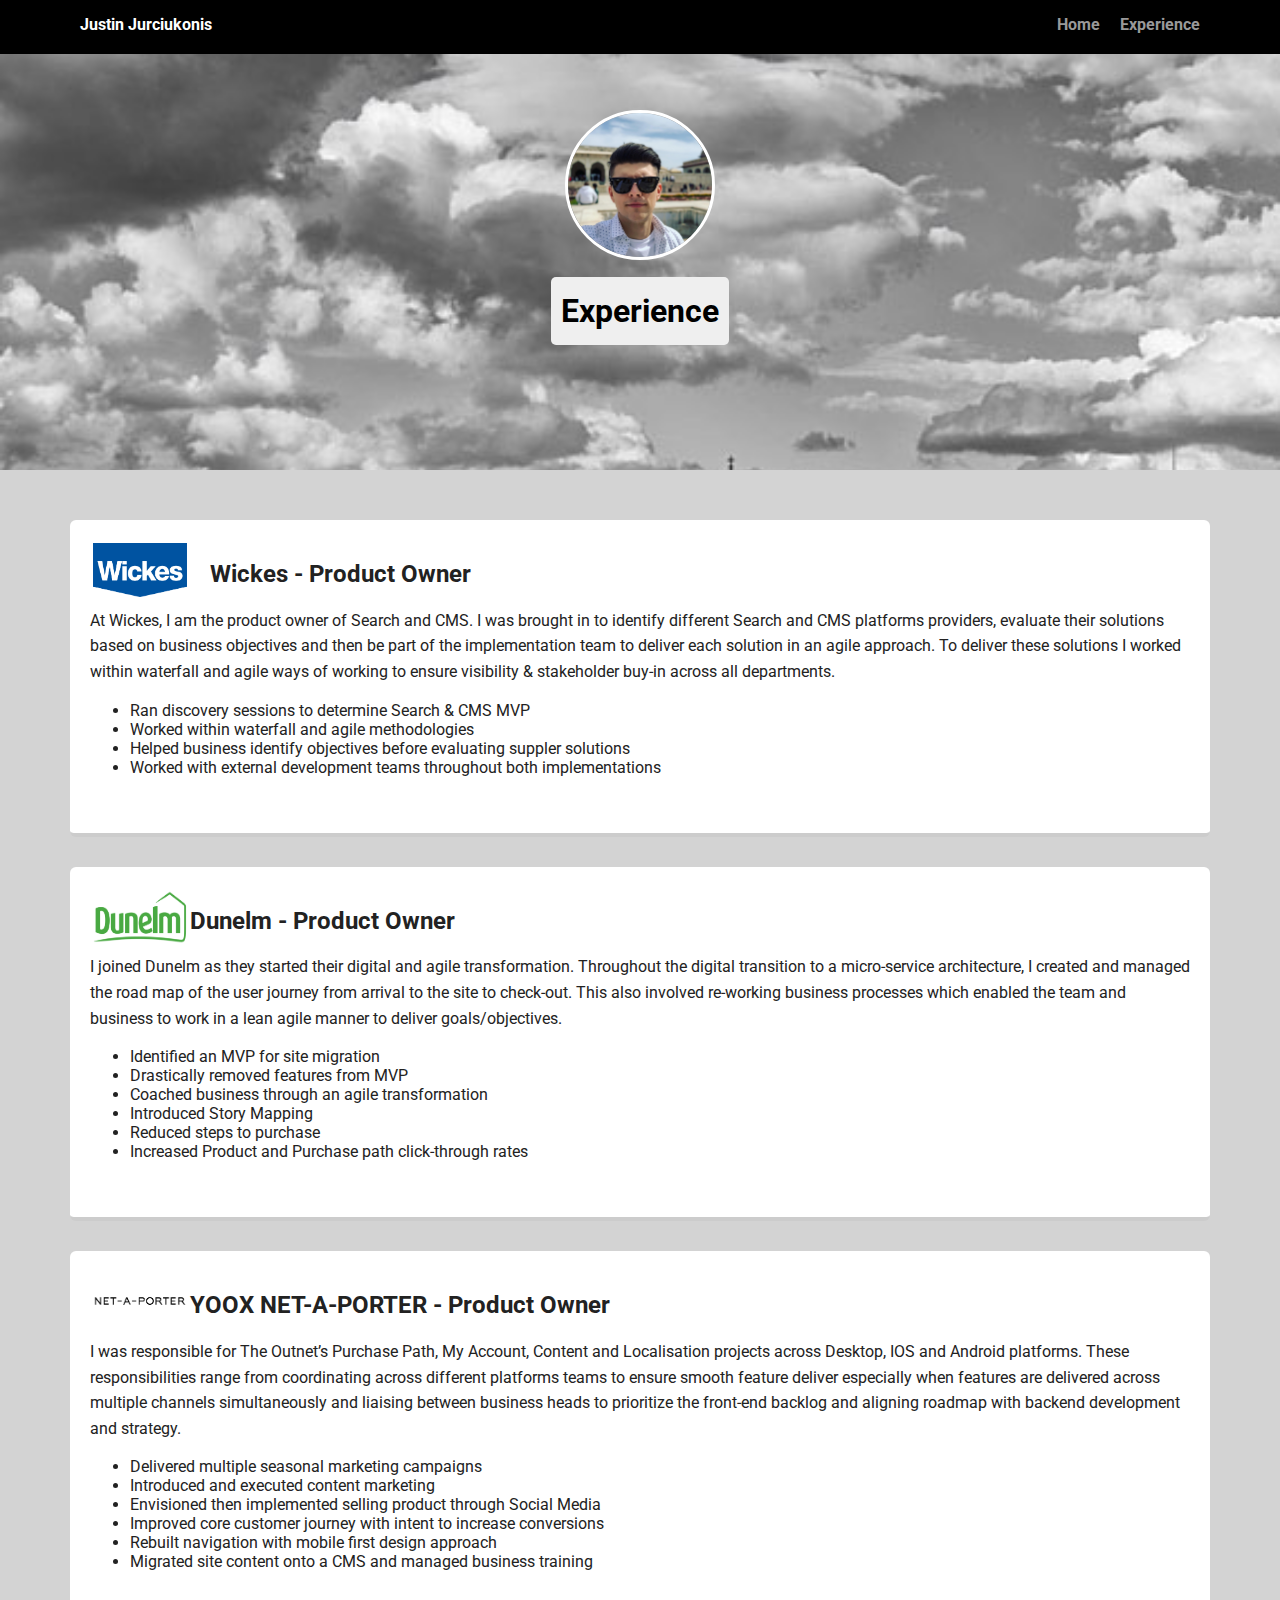
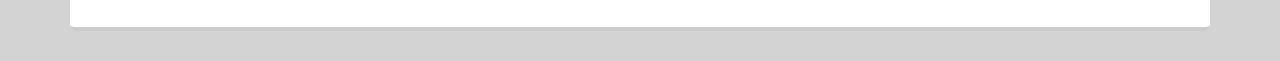
==== experience.html @ 21413815 "Experience page with styling" ====
<!DOCTYPE html>
<html>
    <head>
        <meta charset="utf-8">
        <title>Justin's Experience</title>
        <meta name="viewport" content="width=device-width, initial-scale=1.0">
        <link rel="stylesheet" href="styles.css">
        <link href="https://fonts.googleapis.com/css?family=Muli%7CRoboto:400,300,500,700,900" rel="stylesheet">
    </head>

  <body>
        <nav class="main-nav">
            <ul class="nav">
                <li class="name">Justin Jurciukonis</li>
                <li><a href="/index.html">Home</a></li>
                <li><a href="/experience.html">Experience</a></li>
            </ul>
        </nav>

        <header>
            <img src="images/me.jpg" alt="Picture Of Justin" class="profile-image">
            <h1 class="tag name">Experience</h1>
        </header>

        <main class="large-screen">
            <article class="article" div>
                <img src="/images/Wickes_logo.png" alt="Wickes Logo" class="company-logo">
                <h2 class="company-name"> Wickes - Product Owner</h2>
                <p>At Wickes, I am the product owner of Search and CMS. I was brought in to identify different Search and CMS platforms providers, evaluate their solutions based on business objectives and then be part of the implementation team to deliver each solution in an agile approach. To deliver these solutions I worked within waterfall and agile ways of working to ensure visibility & stakeholder buy-in across all departments.</p>
                <ul>
                    <li>Ran discovery sessions to determine Search & CMS MVP</li>
                    <li>Worked within waterfall and agile methodologies </li>
                    <li>Helped business identify objectives before evaluating suppler solutions</li>
                    <li>Worked with external development teams throughout both implementations</li>
                </ul>
            </article> 
        
            <article class="article">
                <img src="/images/Dunelm_logo.png" alt="Dunelm Logo" class="company-logo">
                <h2>Dunelm - Product Owner</h2>
                <p>I joined Dunelm as they started their digital and agile transformation. Throughout the digital transition to a micro-service architecture, I created and managed the road map of the user journey from arrival to the site to check-out. This also involved re-working business processes which enabled the team and business to work in a lean agile manner to deliver goals/objectives.</p>
                <ul>
                    <li>Identified an MVP for site migration</li>
                    <li>Drastically removed features from MVP</li>
                    <li>Coached business through an agile transformation</li>
                    <li>Introduced Story Mapping</li>
                    <li>Reduced steps to purchase</li>
                    <li>Increased Product and Purchase path click-through rates</li>
                </ul>
            </article> 
        
            <article class="article">
                    <img src="/images/net-a-porter-logo-vector.png" alt="NET-A-PORTER Logo" class="company-logo">
                    <h2>YOOX NET-A-PORTER - Product Owner</h2>
                    <p>I was responsible for The Outnet’s Purchase Path, My Account, Content and Localisation projects across Desktop, IOS and Android platforms. These responsibilities range from coordinating across different platforms teams to ensure smooth feature deliver especially when features are delivered across multiple channels simultaneously and liaising between business heads to prioritize the front-end backlog and aligning roadmap with backend development and strategy.</p>
                    <ul>
                        <li>Delivered multiple seasonal marketing campaigns</li>
                        <li>Introduced and executed content marketing</li>
                        <li>Envisioned then implemented selling product through Social Media</li>
                        <li>Improved core customer journey with intent to increase conversions</li>
                        <li>Rebuilt navigation with mobile first design approach</li>
                        <li>Migrated site content onto a CMS and managed business training</li>
                    </ul>
            </article>  
        </main>
  </body>

</html>
---- styles.css ----
/* Global Layout Set-up */
* { 
  box-sizing: border-box;
}
  
body {
  margin: 0;
  padding: 0;
  text-align: center;
  font-family: 'Roboto', sans-serif;
  color: #222;
  background: lightgray;
}
/* Link Styles */

a {
  text-decoration: none;
  color: #999;
}
a:hover {
  color: #6633ff;
}

/* Section Styles */

.main-nav {
  width: 100%;
  background: black;
  min-height: 30px;
  padding: 10px;
  position: fixed;
  text-align: center;
}
.nav {
  display: flex;
  justify-content: space-around;
  font-weight: 700;
  list-style-type: none;
  margin: 0 auto;
  padding: 0;
}

.nav .name {
    display: block;
    margin-right: auto;
    color: white;
}
.nav li {
  padding: 5px 10px 10px 10px;
}
.nav a {
  transition: all .5s;
}
.nav a:hover {
  color: white
}

header {
  text-align: center;
  background: url('images/london.jpg') no-repeat top center ;
  background-size: cover;
  overflow: hidden;
  padding-top: 60px;
  line-height: 1.5;
}

header .profile-image {
  margin-top: 50px;
  width: 150px;
  height: 150px;
  border-radius: 50%;
  border: 3px solid white;
  transition: all .5s;
}
header .profile-image:hover {
  transform: scale(1.2) rotate(5deg);
  border: 10px solid pink;
}
.tag {
  background-color: #efefef;
  color: black;
  padding: 10px;
  border-radius: 5px;
  display: table;
  margin: 10px auto;
  transition: all .5s;
} 
.tag:hover {
  border: 10px solid pink;
} 
.location {
  background-color: #222;
  color: white;
}
.card {
  margin: 30px;
  padding: 20px 40px 40px;
  max-width: 500px;
  text-align: left;
  background: #fff;
  border-bottom: 4px solid #ccc;
  border-radius: 6px;
  transition: all .5s;
}
.card:hover {
  border-color: lightsalmon;
}
.article {
  margin: 30px;
  padding: 20px 20px 40px;
  max-width: 1200px;
  text-align: left;
  background: #fff;
  border-bottom: 4px solid #ccc;
  border-radius: 6px;
  transition: all .5s;
}
.article:hover{
  border-color: pink;
}

ul.skills {
  padding: 0;
  text-align: center;
}

.skills li {
  border-radius: 6px;
  display: inline-block;
  background: pink;
  color: black;
  padding: 5px 10px;
  margin: 2px;
}

.skills li:nth-child(odd) {
  background: lightsalmon;
}

footer {
  width: 100%;
  min-height: 30px;
  padding: 20px 0 40px 20px;
}

footer .copyright {
  top: -8px;
  font-size: .75em;
}

footer ul {
  list-style-type: none;
  margin: 0;
  padding: 0;
}

footer ul li {
  display: inline-block;
}

a.social {
  display: inline-block;
  text-indent: -9999px;
  margin-left: 5px;
  width: 30px;
  height: 30px;
  background-size: 30px 30px;
  opacity: .4;
  transition: all .5s;
}
a.twitter {
  background-image: url(images/twitter.svg);
}
a.linkedin {
  background-image: url(images/linkedin.svg);
}
a.github {
  background-image: url(images/github.svg);
}
a.social:hover {
  opacity: 1;
}
.clearfix {
  clear: both;
}
.company-logo {
  width: 100px;
  height: 60px;
  border: 3px solid white;
  transition: all .5s;
  float: left;
}

.company-name {
  padding-left: 120px;
}
/* Styles for larger screens */
@media screen and (min-width: 720px) {
  
  .flex {
      display: -ms-flexbox;      /* TWEENER - IE 10 */
      display: flex; 
      max-width: 1200px;
      -ms-flex-pack: distribute;
      justify-content: space-around;
      margin: 0 auto;
  }
  .large-screen {
      display: -ms-flexbox;      /* TWEENER - IE 10 */
      max-width: 1200px;
      -ms-flex-pack: distribute;
      justify-content: space-around;
      margin: 0 auto;
  }

  header {
    min-height: 470px;
  }

  .nav {
    max-width: 1200px;
    padding: 0 30px;
  }

  main {
    padding-top: 20px;
  }

  main p {
    line-height: 1.6em;
  }

  footer {
    font-size: 1.3em;
    max-width: 1200px;
    margin: 40px auto;
  }

}
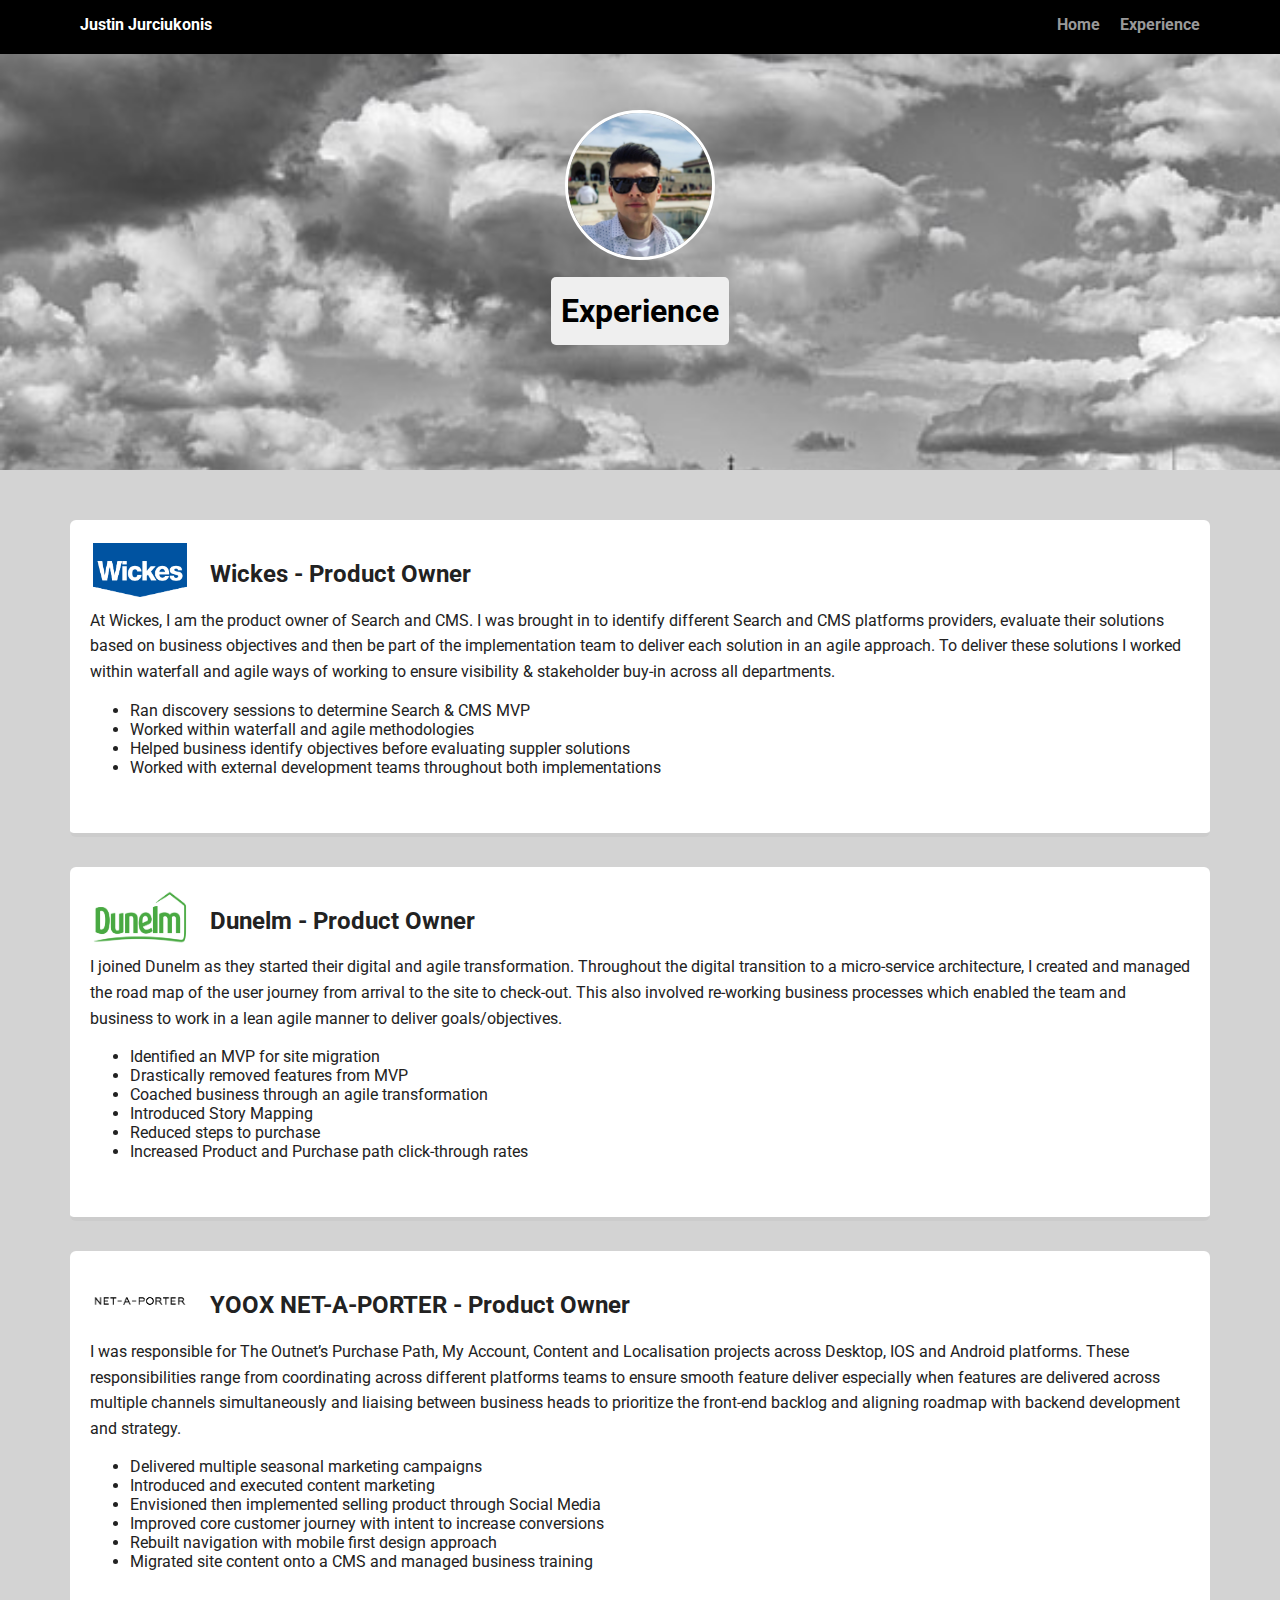
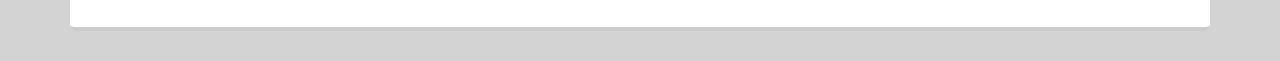
==== commit aff591d9: "fixed h2 issue on experience page" ====
--- a/experience.html
+++ b/experience.html
@@ -12,8 +12,8 @@
         <nav class="main-nav">
             <ul class="nav">
                 <li class="name">Justin Jurciukonis</li>
-                <li><a href="/index.html">Home</a></li>
-                <li><a href="/experience.html">Experience</a></li>
+                <li><a href="index.html">Home</a></li>
+                <li><a href="experience.html">Experience</a></li>
             </ul>
         </nav>
 
@@ -23,8 +23,8 @@
         </header>
 
         <main class="large-screen">
-            <article class="article" div>
-                <img src="/images/Wickes_logo.png" alt="Wickes Logo" class="company-logo">
+            <article class="article">
+                <img src="images/Wickes_logo.png" alt="Wickes Logo" class="company-logo">
                 <h2 class="company-name"> Wickes - Product Owner</h2>
                 <p>At Wickes, I am the product owner of Search and CMS. I was brought in to identify different Search and CMS platforms providers, evaluate their solutions based on business objectives and then be part of the implementation team to deliver each solution in an agile approach. To deliver these solutions I worked within waterfall and agile ways of working to ensure visibility & stakeholder buy-in across all departments.</p>
                 <ul>
@@ -36,8 +36,8 @@
             </article> 
         
             <article class="article">
-                <img src="/images/Dunelm_logo.png" alt="Dunelm Logo" class="company-logo">
-                <h2>Dunelm - Product Owner</h2>
+                <img src="images/Dunelm_logo.png" alt="Dunelm Logo" class="company-logo">
+                <h2 class="company-name">Dunelm - Product Owner</h2>
                 <p>I joined Dunelm as they started their digital and agile transformation. Throughout the digital transition to a micro-service architecture, I created and managed the road map of the user journey from arrival to the site to check-out. This also involved re-working business processes which enabled the team and business to work in a lean agile manner to deliver goals/objectives.</p>
                 <ul>
                     <li>Identified an MVP for site migration</li>
@@ -50,8 +50,8 @@
             </article> 
         
             <article class="article">
-                    <img src="/images/net-a-porter-logo-vector.png" alt="NET-A-PORTER Logo" class="company-logo">
-                    <h2>YOOX NET-A-PORTER - Product Owner</h2>
+                    <img src="images/net-a-porter-logo-vector.png" alt="NET-A-PORTER Logo" class="company-logo">
+                    <h2 class="company-name">YOOX NET-A-PORTER - Product Owner</h2>
                     <p>I was responsible for The Outnet’s Purchase Path, My Account, Content and Localisation projects across Desktop, IOS and Android platforms. These responsibilities range from coordinating across different platforms teams to ensure smooth feature deliver especially when features are delivered across multiple channels simultaneously and liaising between business heads to prioritize the front-end backlog and aligning roadmap with backend development and strategy.</p>
                     <ul>
                         <li>Delivered multiple seasonal marketing campaigns</li>
--- a/styles.css
+++ b/styles.css
@@ -104,6 +104,10 @@
 }
 .card:hover {
   border-color: lightsalmon;
+}
+
+.article-title {
+  text-align: center;
 }
 .article {
   margin: 30px;
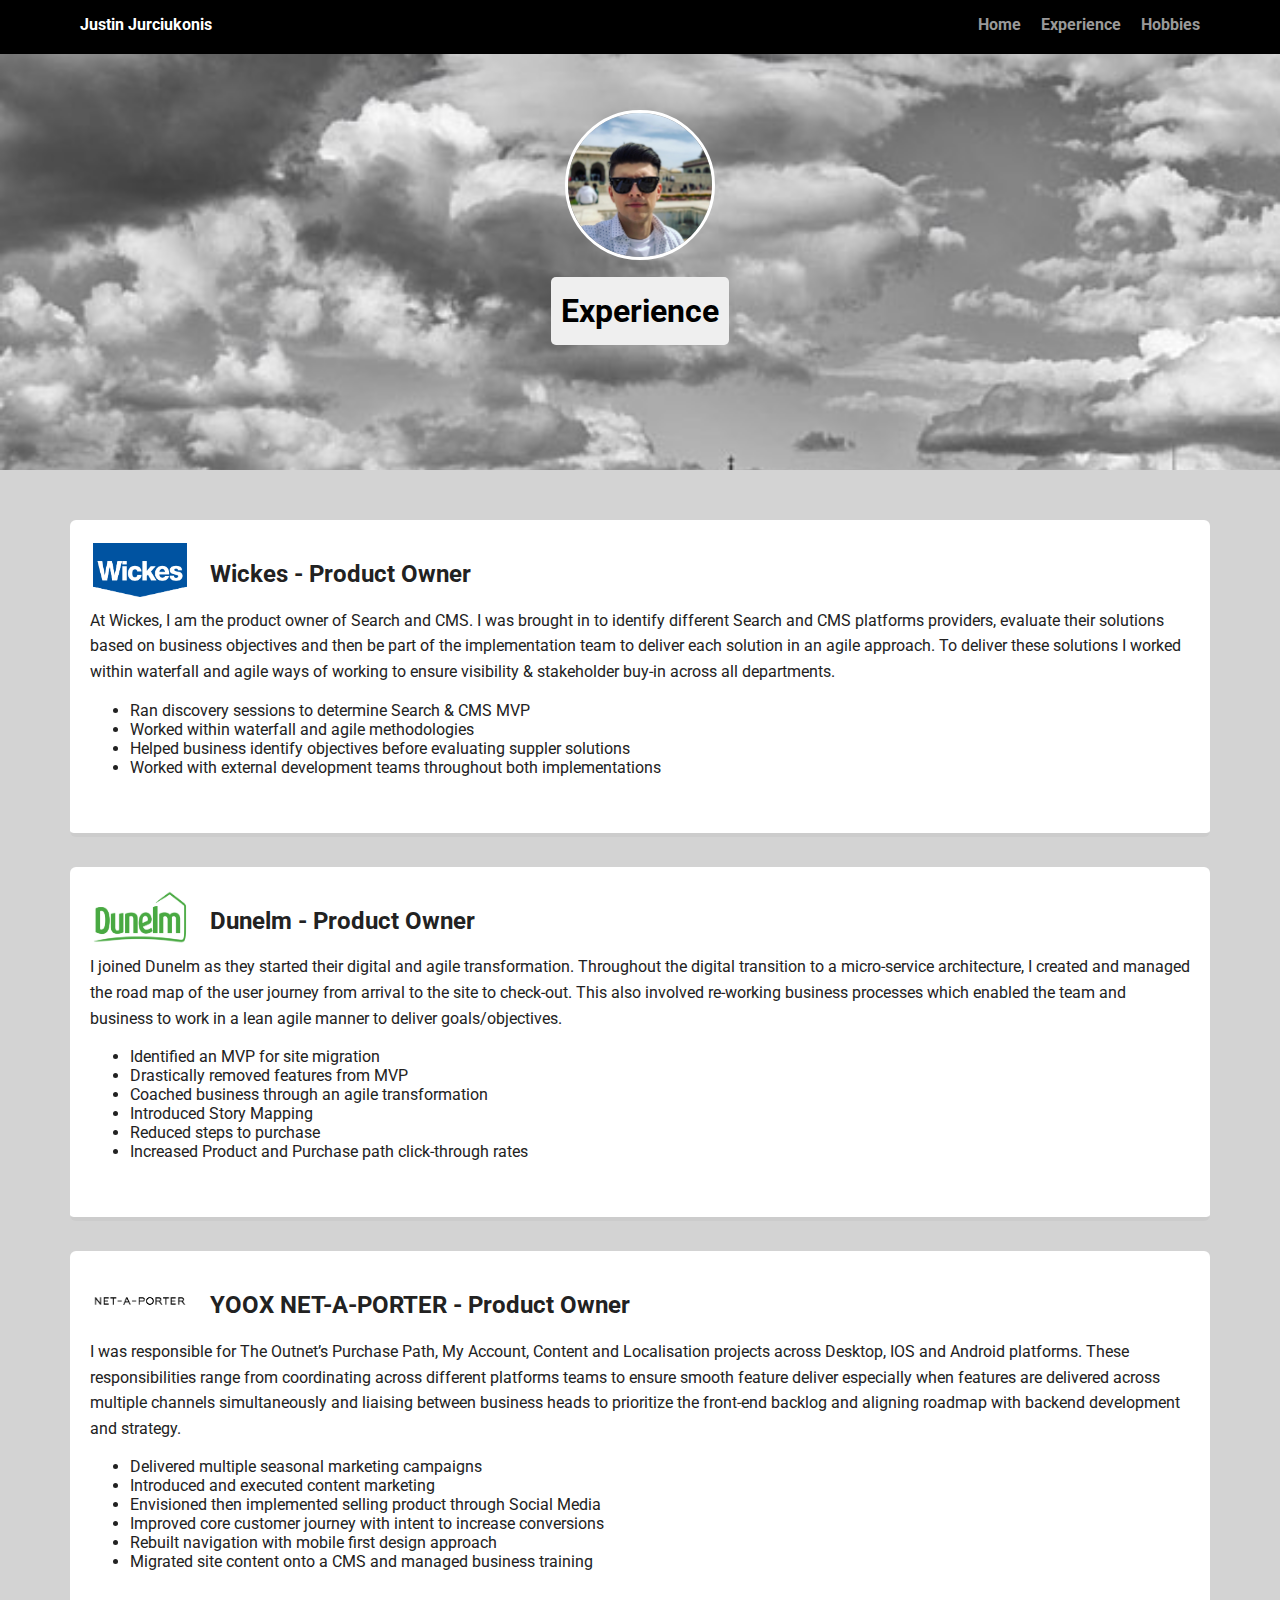
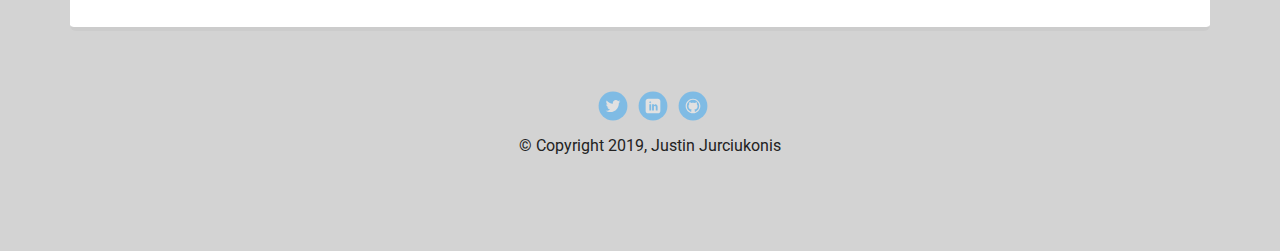
==== commit 23db1c49: "Added hobby page and footer to all pages" ====
--- a/experience.html
+++ b/experience.html
@@ -14,6 +14,7 @@
                 <li class="name">Justin Jurciukonis</li>
                 <li><a href="index.html">Home</a></li>
                 <li><a href="experience.html">Experience</a></li>
+                <li><a href="hobbies.html">Hobbies</a></li>
             </ul>
         </nav>
 
@@ -64,5 +65,12 @@
             </article>  
         </main>
   </body>
-
+  <footer>
+        <ul>
+          <li><a href="https://twitter.com/8oasty" target="_blank" class="social twitter">Twitter</a></li>
+          <li><a href="https://www.linkedin.com/in/justin-jurciukonis-6a13b784/" target="_blank" class="social linkedin">LinkedIn</a></li>
+          <li><a href="https://github.com/8oasty" target="_blank" class="social github">Github</a></li>
+        </ul>
+        <p class="copyright">&copy; Copyright 2019, Justin Jurciukonis</p>
+      </footer>
 </html>--- a/styles.css
+++ b/styles.css
@@ -190,6 +190,14 @@
 .company-logo {
   width: 100px;
   height: 60px;
+  border: 3px solid white;
+  transition: all .5s;
+  float: left;
+}
+
+.hobbie-logo {
+  width: 100px;
+  height: 100px;
   border: 3px solid white;
   transition: all .5s;
   float: left;
